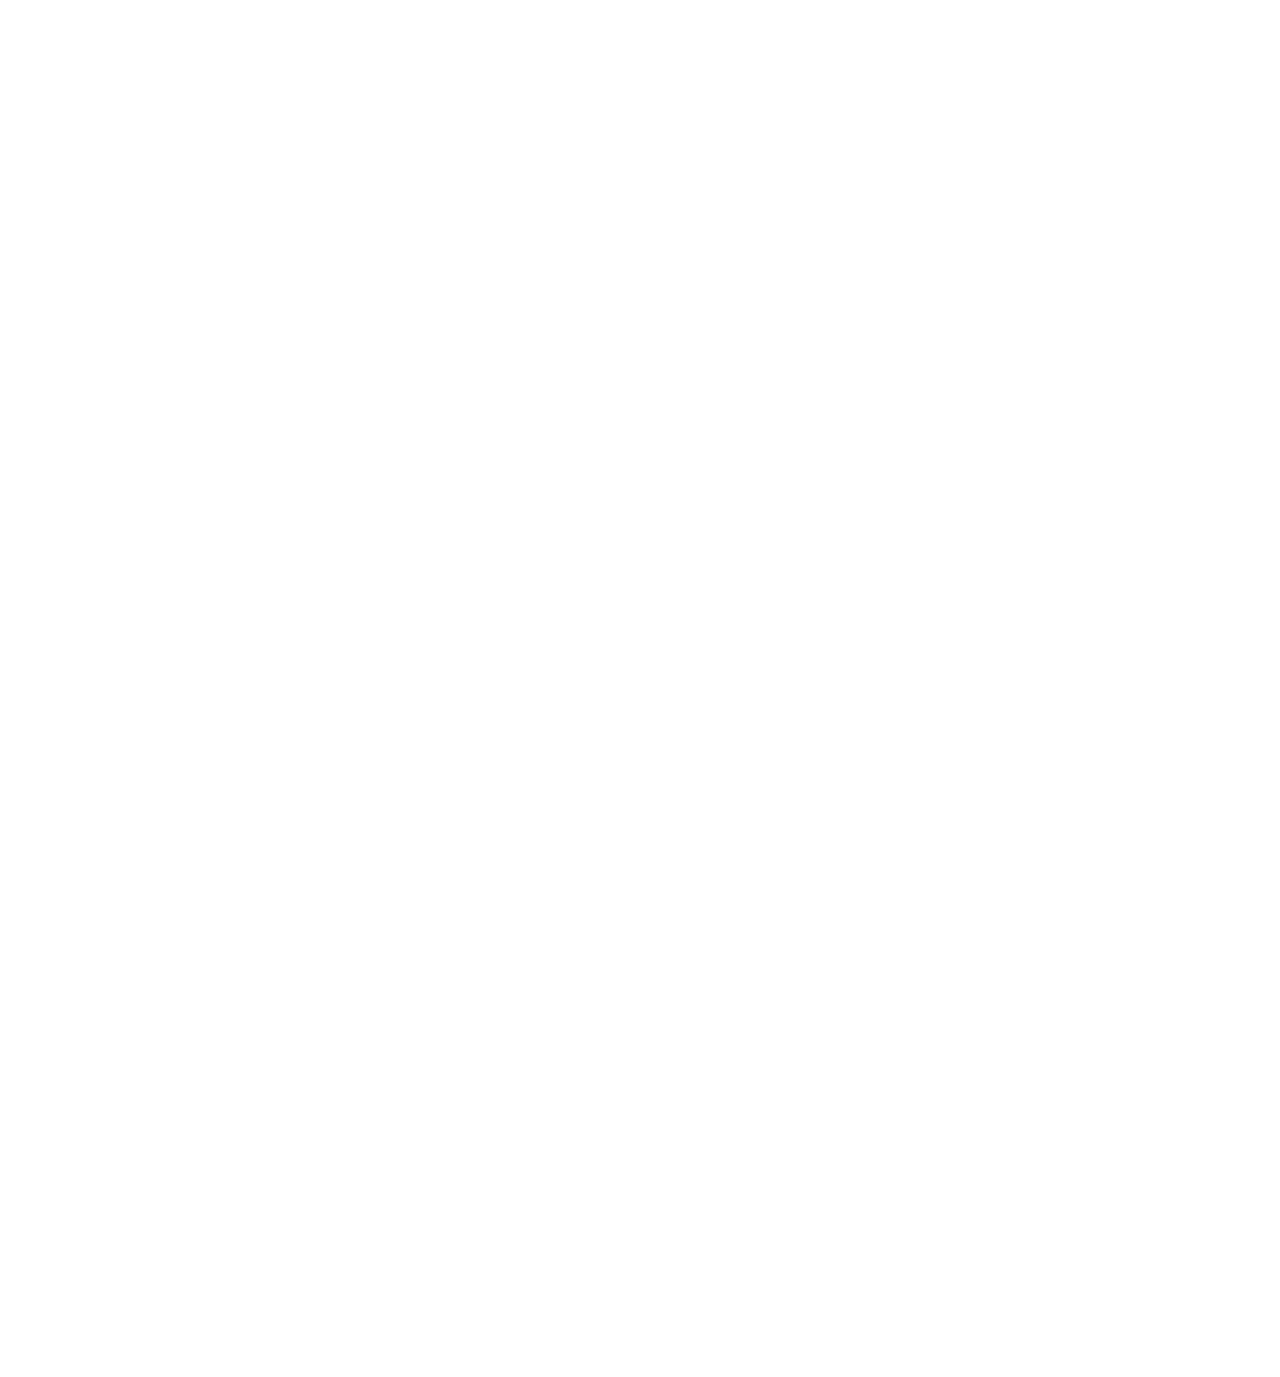
==== curiosity.html @ 0e631dae "rovers layout, pics, curiosity added" ====
<!DOCTYPE html>
<html lang="en">
  <head>
    <meta charset="UTF-8" />
    <meta http-equiv="X-UA-Compatible" content="IE=edge" />
    <meta name="viewport" content="width=device-width, initial-scale=1.0" />
    <link rel="stylesheet" href="css/reset.css" />
    <link rel="stylesheet" href="css/layout.css" />
    <link rel="preconnect" href="https://fonts.googleapis.com" />
    <link rel="preconnect" href="https://fonts.gstatic.com" crossorigin />
    <link
      href="https://fonts.googleapis.com/css2?family=Montserrat:wght@400;600&family=Open+Sans:wght@400;600&display=swap"
      rel="stylesheet"
    />
    <link
      href="https://fonts.googleapis.com/icon?family=Material+Icons"
      rel="stylesheet"
    />
    <title>Curiosity</title>
  </head>
  <body>
    <header>
      <h1>Curiosity</h1>

      <i id="burger" class="material-icons" onclick="burger()">menu</i>
      <i id="quit" class="material-icons" onclick="quit()">clear</i>
      <nav id="links">
        <a href="index.html">Home</a>
        <a href="">About</a>
        <a href="">Contact</a>
      </nav>
    </header>
    <main class="mars-main">
        
        <section class="intro-rover"><p>
          Meet Curiosity, a true marvel of engineering and exploration. In August 2012, this intrepid robotic geologist made a dramatic landing on the Martian surface, embarking on a mission of unparalleled significance. Curiosity's primary goal is to decipher the Red Planet's past and its potential for habitability.

          This six-wheeled rover is a testament to scientific ingenuity, equipped with a sophisticated array of instruments. Curiosity boasts a remarkable camera system, spectrometers, and even a drill, enabling it to examine Martian rocks, soil, and atmosphere. Over the years, it has made numerous groundbreaking discoveries.
          
          One of its most notable findings is the presence of an ancient lakebed, offering compelling evidence of Mars' watery past. Curiosity's longevity, lasting well beyond its original mission timeline, has allowed it to explore the foothills of Mount Sharp, a five-kilometer-high peak within Gale Crater. Its journey continues to captivate the scientific community and space enthusiasts worldwide, reshaping our understanding of Mars' history and potential for life.
        </p></section>
        <!-- <section class="box1">
          
            
        </section>
        <section class="box2">
           
        </section> -->
    </main>
  </body>
</html>
---- css/layout.css ----
html {
  font-size: 62.5%;
}
body {
  font-size: 1.6rem;
  height: 100vh;
  background-image: url(../images/stars-bg.jpg);
  background-size: cover;
  font-family: 'Open Sans', sans-serif;
  display: flex;
  flex-direction: column;
  justify-content: center;
  align-items: center;
  color: white;
}

.headers {
  font-family: 'Montserrat', sans-serif;
  font-size: 3.6rem;
}

.toggle-view h1 {
  padding: 2rem 0 0 4rem;
}
.toggle-view h2 {
  padding-right: 4rem;
}
.toggle-view {
  opacity: 0;
  display: block;
  transition: opacity 5s;
}

.planets {
  display: flex;
  flex-direction: column; /* Display the content in a single column */
  align-items: center;
  text-align: center;
  justify-content: space-around;
  flex-basis: 100%;
}

.planets h2 {
  font-size: 2.8rem;
  padding: 2rem 0;
  color: white;
}

.planets a img {
  max-width: 50%; /* Make sure the links do not exceed their container's width */
  text-align: center; /* Center the images within the links */
}
.planets :last-child {
  margin-block-end: 3rem;
}

/*********** NAV BURGER *********/
#burger {
  color: white;
  padding-inline-end: 3rem;
  font-size: 4rem;
  cursor: pointer;
  z-index: 2;
}
#quit {
  position: fixed;
  z-index: 100;
  top: 0;
  left: 0;
  color: white;
  font-size: 4rem;
  padding: 3rem;
  display: none;
  cursor: pointer;
}
#links {
  display: none;
  position: fixed;
  transition: 1s;
  top: 0;
  right: 0;
  flex-direction: column;
  width: 100%;
  height: 60vh;
  background-color: rgba(0, 0, 0, 0.7); /* Add a semi-transparent background */
  justify-content: space-around;
  z-index: 10;
}
#links a {
  text-align: center;
  text-decoration: none;
  color: white;
  font-size: 2rem;
  font-family: 'Open Sans', sans-serif;
}

/********** MARS MAIN ************/
header {
  padding-top: 2rem;
  width: 100%;
  display: flex;
  justify-content: space-between;
  align-items: center;
}
header h1 {
  font-family: 'Montserrat', sans-serif;
  font-size: 3rem;
  text-align: center;
  flex-basis: 100%;
}
.mars-main {
  display: grid;
  grid-template-rows: repeat(10, 1fr);
  grid-template-columns: repeat(12, 1fr);
  gap: 1rem;
  justify-content: center;
  align-content: space-between;
  height: 100vh;
  width: 100%;
  text-align: center;
  font-family: 'Open Sans', sans-serif;
}

.links {
  grid-row: 2/10;
  grid-column: 1/13;
  display: grid;
  grid-template-rows: repeat(10, 1fr);
  grid-template-columns: repeat(12, 1fr);
}
.links a {
  font-size: 1.6rem;
  text-decoration: none;
  color: white;
}
.first-a {
  grid-row: 1/2;
  grid-column: 1/7;
  padding-top: 3rem;
}
.second-a {
  grid-row: 2/3;
  grid-column: 7/13;
  padding-top: 3rem;
}
.third-a {
  grid-row: 8/10;
  grid-column: 1/7;
  padding-top: 3rem;
}
.fourth-a {
  grid-row: 9/11;
  grid-column: 7/13;
  padding-right: 1rem;
}

.mars-container {
  width: 100%;
  max-width: 40rem;
  z-index: 1;
  position: absolute;
  top: 50%;
  left: 50%;
  transform: translate(-50%, -50%);
}

#mars-map {
  max-width: 100%;
  z-index: 1;
}

/********** ROVER MAIN ***********/
.intro {
  grid-row: 1/3;
  grid-column: 1/13;
  padding: 6rem 3rem 0 3rem;
  line-height: 2rem;
}
.box1 {
  background-color: rgba(50, 50, 50, 0.485);
  border: 1px solid rgba(32, 47, 126, 0.665);
  border-radius: 1rem;
  grid-row: 3/6;
  grid-column: 2/12;
  display: flex;
  flex-direction: column;
  justify-content: space-around;
  align-items: center;
  padding: 1rem;
}
.box1 img {
  max-width: 100%;
}
.boxtext {
  font-size: 2rem;
}
.box2 {
  background-color: rgba(50, 50, 50, 0.485);
  border: 1px solid rgba(32, 47, 126, 0.665);
  border-radius: 1rem;
  grid-row: 7/10;
  grid-column: 2/12;
  display: flex;
  flex-direction: column;
  justify-content: space-around;
  align-items: center;
  padding: 1rem;
}
.box2 img {
  max-width: 100%;
}

/********* CURIOSITY *********/

.intro-rover{
  
}
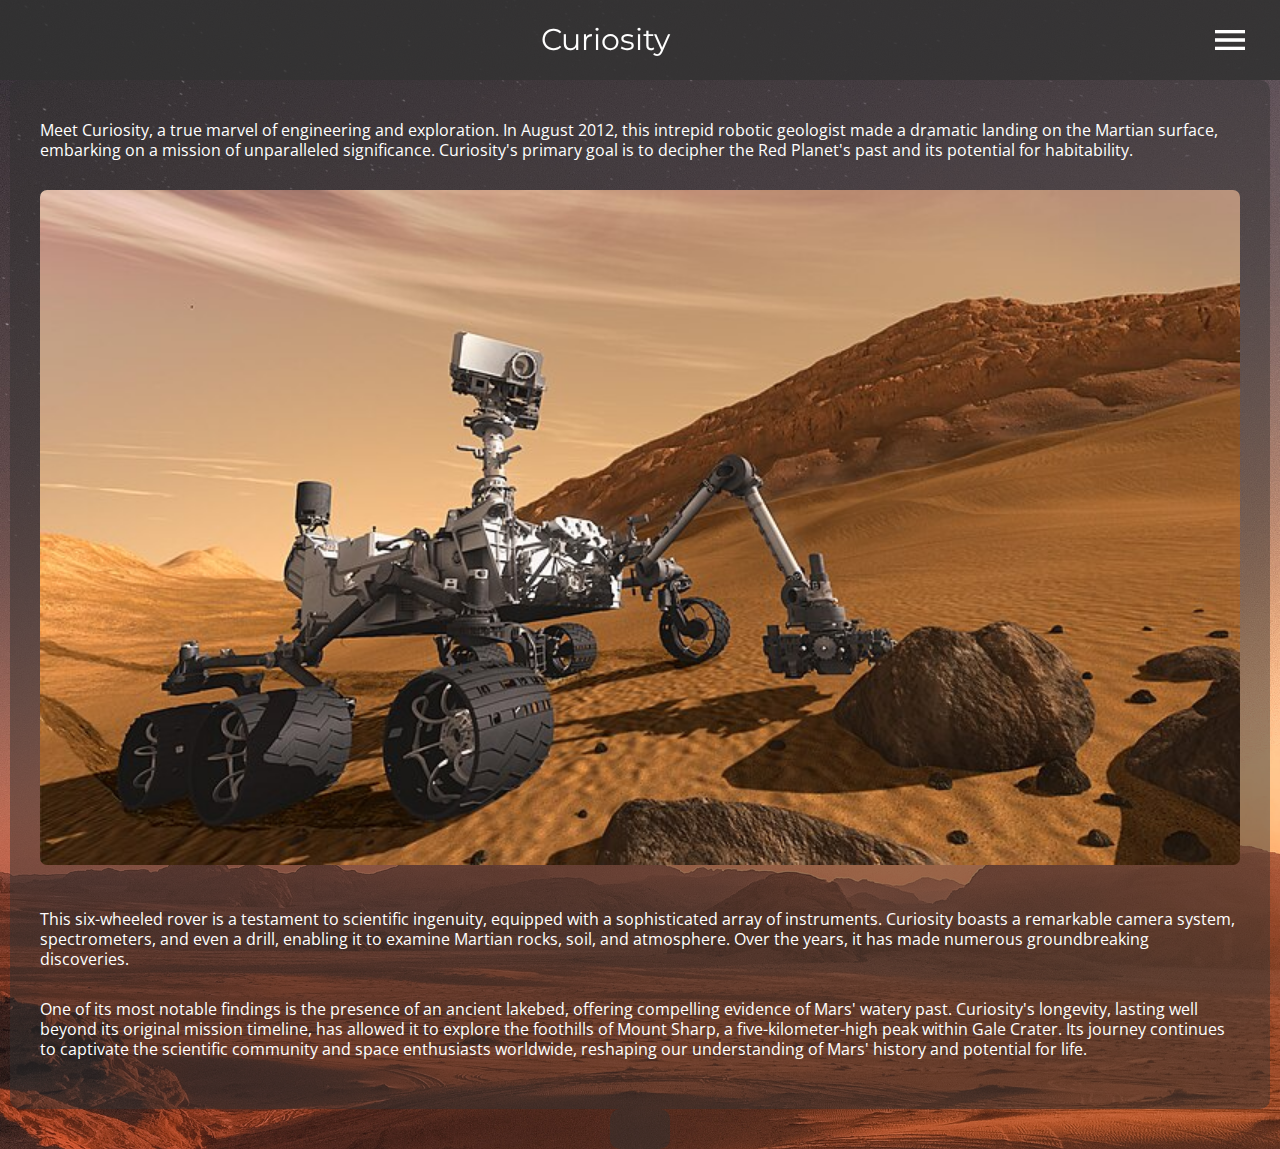
==== commit 6464fe06: "rovers background fix, header fix" ====
--- a/curiosity.html
+++ b/curiosity.html
@@ -18,8 +18,8 @@
     />
     <title>Curiosity</title>
   </head>
-  <body>
-    <header>
+  <body class="mars-body">
+    <header class="flex-header">
       <h1>Curiosity</h1>
 
       <i id="burger" class="material-icons" onclick="burger()">menu</i>
@@ -30,22 +30,40 @@
         <a href="">Contact</a>
       </nav>
     </header>
-    <main class="mars-main">
+    <main class="rovers rovers-main">
+      <section class="intro">
+        <p>
+          Meet Curiosity, a true marvel of engineering and exploration. In
+          August 2012, this intrepid robotic geologist made a dramatic landing
+          on the Martian surface, embarking on a mission of unparalleled
+          significance. Curiosity's primary goal is to decipher the Red Planet's
+          past and its potential for habitability.
+        </p>
+        <img class="intro-img" src="./images/curiosity-art.jpg" alt="" />
+        <p>
+          This six-wheeled rover is a testament to scientific ingenuity,
+          equipped with a sophisticated array of instruments. Curiosity boasts a
+          remarkable camera system, spectrometers, and even a drill, enabling it
+          to examine Martian rocks, soil, and atmosphere. Over the years, it has
+          made numerous groundbreaking discoveries.
+        </p>
+        <p>
+          One of its most notable findings is the presence of an ancient
+          lakebed, offering compelling evidence of Mars' watery past.
+          Curiosity's longevity, lasting well beyond its original mission
+          timeline, has allowed it to explore the foothills of Mount Sharp, a
+          five-kilometer-high peak within Gale Crater. Its journey continues to
+          captivate the scientific community and space enthusiasts worldwide,
+          reshaping our understanding of Mars' history and potential for life.
+        </p>
+      </section>
+
+      <section class="rover-images intro">
         
-        <section class="intro-rover"><p>
-          Meet Curiosity, a true marvel of engineering and exploration. In August 2012, this intrepid robotic geologist made a dramatic landing on the Martian surface, embarking on a mission of unparalleled significance. Curiosity's primary goal is to decipher the Red Planet's past and its potential for habitability.
 
-          This six-wheeled rover is a testament to scientific ingenuity, equipped with a sophisticated array of instruments. Curiosity boasts a remarkable camera system, spectrometers, and even a drill, enabling it to examine Martian rocks, soil, and atmosphere. Over the years, it has made numerous groundbreaking discoveries.
-          
-          One of its most notable findings is the presence of an ancient lakebed, offering compelling evidence of Mars' watery past. Curiosity's longevity, lasting well beyond its original mission timeline, has allowed it to explore the foothills of Mount Sharp, a five-kilometer-high peak within Gale Crater. Its journey continues to captivate the scientific community and space enthusiasts worldwide, reshaping our understanding of Mars' history and potential for life.
-        </p></section>
-        <!-- <section class="box1">
-          
-            
-        </section>
-        <section class="box2">
-           
-        </section> -->
+      </section>
+     
     </main>
+    <script src="./js/app.js"></script>
   </body>
-</html>+</html>
--- a/css/layout.css
+++ b/css/layout.css
@@ -12,6 +12,11 @@
   justify-content: center;
   align-items: center;
   color: white;
+}
+.mars-body {
+  background-image: url(../images/mars-bg.jpg);
+  background-size: cover;
+  display: block;
 }
 
 .headers {
@@ -169,19 +174,27 @@
   z-index: 1;
 }
 
-/********** ROVER MAIN ***********/
-.intro {
-  grid-row: 1/3;
-  grid-column: 1/13;
-  padding: 6rem 3rem 0 3rem;
-  line-height: 2rem;
-}
-.box1 {
+/********** ROVERs MAIN ***********/
+.flex-header {
+  background-color: rgba(50, 50, 50, 0.886);
+  position: fixed;
+  top: 0;
+  left: 0;
+  padding-bottom: 2rem;
+}
+.rovers {
+  margin-top: 8rem;
+  height: calc(100vh - 8rem);
+  display: flex;
+  flex-direction: column;
+  justify-content: space-evenly;
+  align-items: center;
+}
+
+/* .box1 {
   background-color: rgba(50, 50, 50, 0.485);
-  border: 1px solid rgba(32, 47, 126, 0.665);
   border-radius: 1rem;
-  grid-row: 3/6;
-  grid-column: 2/12;
+  margin: 0 1rem;
   display: flex;
   flex-direction: column;
   justify-content: space-around;
@@ -196,10 +209,8 @@
 }
 .box2 {
   background-color: rgba(50, 50, 50, 0.485);
-  border: 1px solid rgba(32, 47, 126, 0.665);
   border-radius: 1rem;
-  grid-row: 7/10;
-  grid-column: 2/12;
+  margin: 0 1rem;
   display: flex;
   flex-direction: column;
   justify-content: space-around;
@@ -208,10 +219,25 @@
 }
 .box2 img {
   max-width: 100%;
-}
+} */
 
 /********* CURIOSITY *********/
 
-.intro-rover{
-  
-}+.intro {
+  padding: 2rem 3rem;
+  background-color: rgba(50, 50, 50, 0.485);
+  border-radius: 1rem;
+  margin: 0 1rem;
+  line-height: 2rem;
+}
+.intro p {
+  margin-bottom: 3rem;
+}
+.intro:first-of-type p {
+  margin-top: 2rem;
+}
+.intro-img {
+  width: 100%;
+  border-radius: 0.7rem;
+  margin-bottom: 2rem;
+}
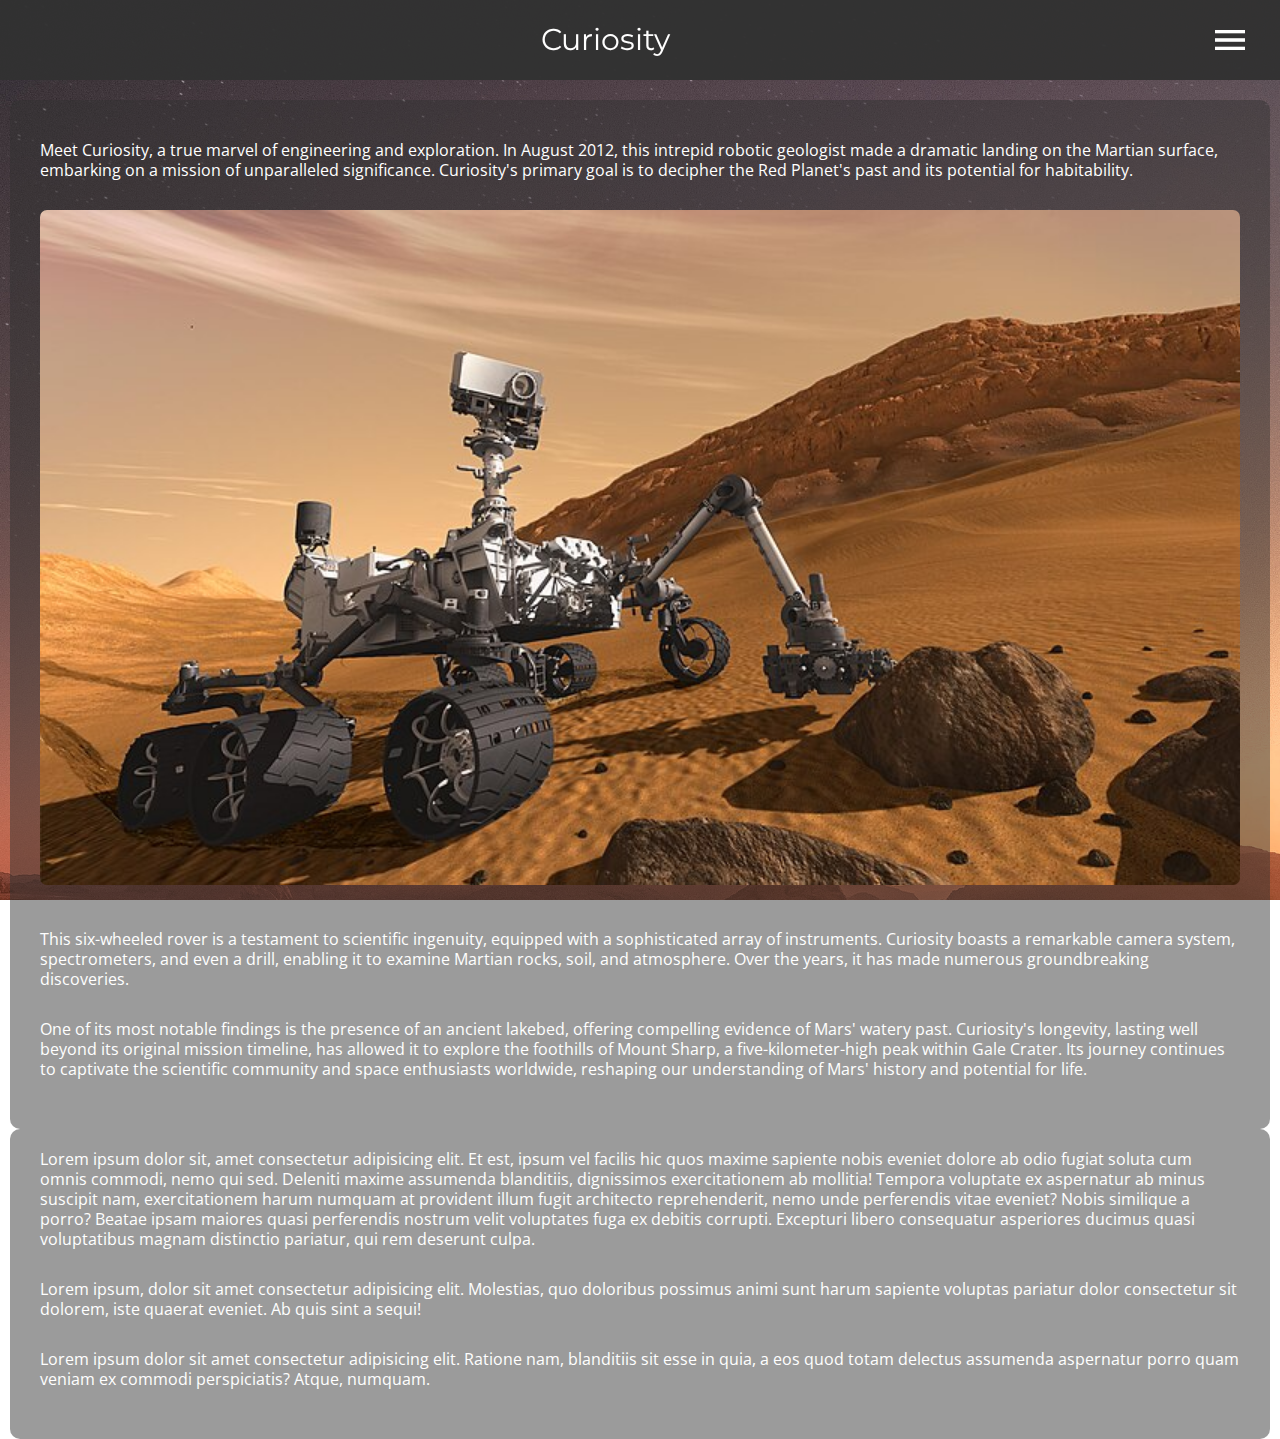
==== commit 88424678: "bg image attached" ====
--- a/curiosity.html
+++ b/curiosity.html
@@ -59,7 +59,13 @@
       </section>
 
       <section class="rover-images intro">
-        
+        <p>Lorem ipsum dolor sit, amet consectetur adipisicing elit. Et est, ipsum vel facilis hic quos maxime sapiente nobis eveniet dolore ab odio fugiat soluta cum omnis commodi, nemo qui sed.
+        Deleniti maxime assumenda blanditiis, dignissimos exercitationem ab mollitia! Tempora voluptate ex aspernatur ab minus suscipit nam, exercitationem harum numquam at provident illum fugit architecto reprehenderit, nemo unde perferendis vitae eveniet?
+        Nobis similique a porro? Beatae ipsam maiores quasi perferendis nostrum velit voluptates fuga ex debitis corrupti. Excepturi libero consequatur asperiores ducimus quasi voluptatibus magnam distinctio pariatur, qui rem deserunt culpa.
+
+        </p>
+        <p>Lorem ipsum, dolor sit amet consectetur adipisicing elit. Molestias, quo doloribus possimus animi sunt harum sapiente voluptas pariatur dolor consectetur sit dolorem, iste quaerat eveniet. Ab quis sint a sequi!</p>
+        <p>Lorem ipsum dolor sit amet consectetur adipisicing elit. Ratione nam, blanditiis sit esse in quia, a eos quod totam delectus assumenda aspernatur porro quam veniam ex commodi perspiciatis? Atque, numquam.</p>
 
       </section>
      
--- a/css/layout.css
+++ b/css/layout.css
@@ -16,6 +16,7 @@
 .mars-body {
   background-image: url(../images/mars-bg.jpg);
   background-size: cover;
+  background-attachment: fixed; /* Keeps the background image stationary */
   display: block;
 }
 
@@ -176,50 +177,20 @@
 
 /********** ROVERs MAIN ***********/
 .flex-header {
-  background-color: rgba(50, 50, 50, 0.886);
+  background-color: rgba(50, 50, 50, 0.97);
   position: fixed;
   top: 0;
   left: 0;
   padding-bottom: 2rem;
 }
 .rovers {
-  margin-top: 8rem;
-  height: calc(100vh - 8rem);
+  margin-top: 10rem;
+
   display: flex;
   flex-direction: column;
   justify-content: space-evenly;
   align-items: center;
 }
-
-/* .box1 {
-  background-color: rgba(50, 50, 50, 0.485);
-  border-radius: 1rem;
-  margin: 0 1rem;
-  display: flex;
-  flex-direction: column;
-  justify-content: space-around;
-  align-items: center;
-  padding: 1rem;
-}
-.box1 img {
-  max-width: 100%;
-}
-.boxtext {
-  font-size: 2rem;
-}
-.box2 {
-  background-color: rgba(50, 50, 50, 0.485);
-  border-radius: 1rem;
-  margin: 0 1rem;
-  display: flex;
-  flex-direction: column;
-  justify-content: space-around;
-  align-items: center;
-  padding: 1rem;
-}
-.box2 img {
-  max-width: 100%;
-} */
 
 /********* CURIOSITY *********/
 
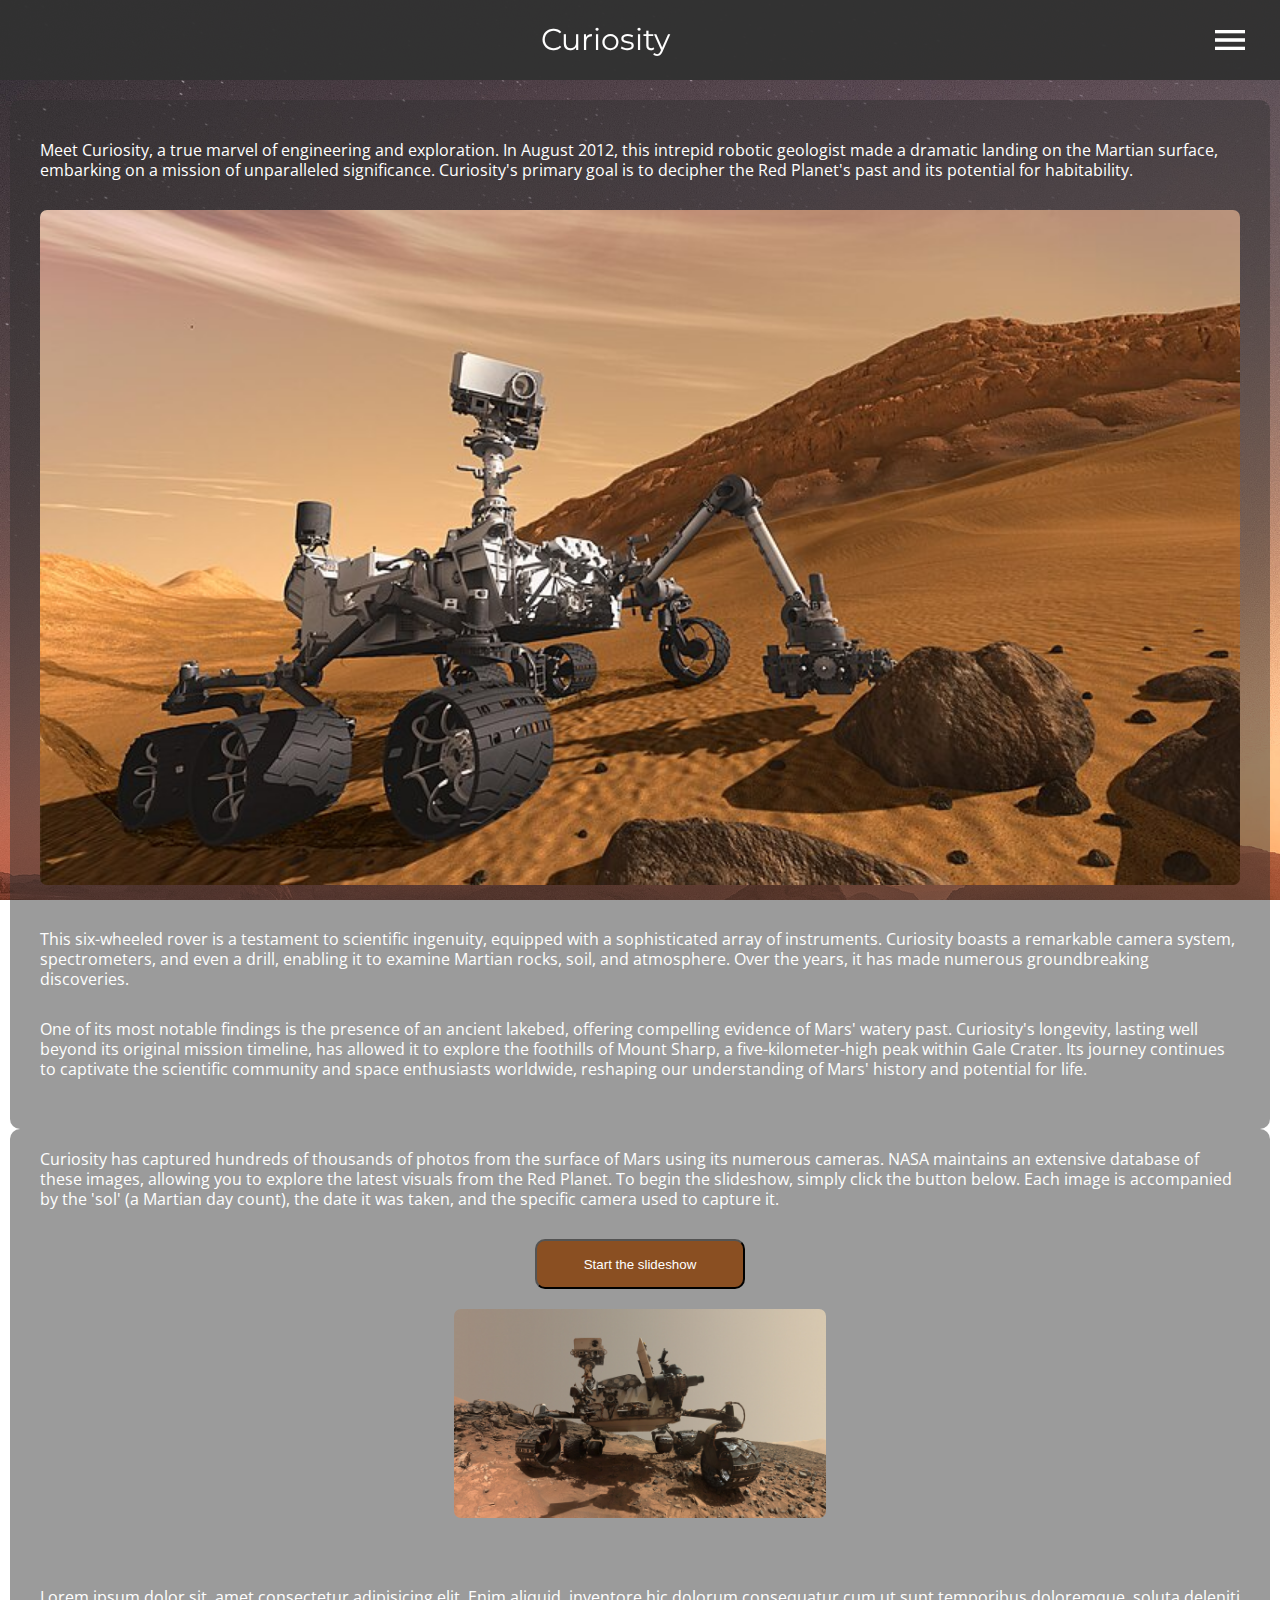
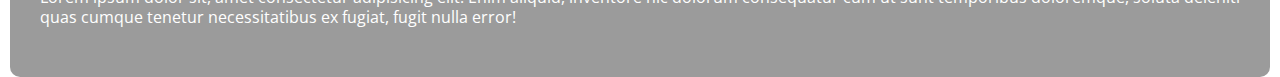
==== commit fd6dad59: "random sol results in random image -- done -- fuck yes" ====
--- a/curiosity.html
+++ b/curiosity.html
@@ -59,13 +59,20 @@
       </section>
 
       <section class="rover-images intro">
-        <p>Lorem ipsum dolor sit, amet consectetur adipisicing elit. Et est, ipsum vel facilis hic quos maxime sapiente nobis eveniet dolore ab odio fugiat soluta cum omnis commodi, nemo qui sed.
-        Deleniti maxime assumenda blanditiis, dignissimos exercitationem ab mollitia! Tempora voluptate ex aspernatur ab minus suscipit nam, exercitationem harum numquam at provident illum fugit architecto reprehenderit, nemo unde perferendis vitae eveniet?
-        Nobis similique a porro? Beatae ipsam maiores quasi perferendis nostrum velit voluptates fuga ex debitis corrupti. Excepturi libero consequatur asperiores ducimus quasi voluptatibus magnam distinctio pariatur, qui rem deserunt culpa.
-
+        <p>Curiosity has captured hundreds of thousands of photos from the surface of Mars using its numerous cameras. NASA maintains an extensive database of these images, allowing you to explore the latest visuals from the Red Planet. To begin the slideshow, simply click the button below. Each image is accompanied by the 'sol' (a Martian day count), the date it was taken, and the specific camera used to capture it.
         </p>
-        <p>Lorem ipsum, dolor sit amet consectetur adipisicing elit. Molestias, quo doloribus possimus animi sunt harum sapiente voluptas pariatur dolor consectetur sit dolorem, iste quaerat eveniet. Ab quis sint a sequi!</p>
-        <p>Lorem ipsum dolor sit amet consectetur adipisicing elit. Ratione nam, blanditiis sit esse in quia, a eos quod totam delectus assumenda aspernatur porro quam veniam ex commodi perspiciatis? Atque, numquam.</p>
+        <section class="slideshow">
+          <button id="slideshow-btn">Start the slideshow</button>
+        <div class="latest-image">
+          <img id="curiosity-img" src="./images/curiosity-placeholder.jpeg" alt="Images from Mars">
+        </div>  
+        <div class="data">
+          <p class="date"></p>
+          <p class="sol"></p>
+          <p class="camera"></p>
+        </div>
+        </section>
+      <p>Lorem ipsum dolor sit, amet consectetur adipisicing elit. Enim aliquid, inventore hic dolorum consequatur cum ut sunt temporibus doloremque, soluta deleniti quas cumque tenetur necessitatibus ex fugiat, fugit nulla error!</p>
 
       </section>
      
--- a/css/layout.css
+++ b/css/layout.css
@@ -38,7 +38,7 @@
 }
 
 .planets {
-  display: flex;
+  display: none;
   flex-direction: column; /* Display the content in a single column */
   align-items: center;
   text-align: center;
@@ -185,7 +185,6 @@
 }
 .rovers {
   margin-top: 10rem;
-
   display: flex;
   flex-direction: column;
   justify-content: space-evenly;
@@ -212,3 +211,35 @@
   border-radius: 0.7rem;
   margin-bottom: 2rem;
 }
+.slideshow {
+  display: flex;
+  flex-direction: column;
+  align-items: center;
+}
+#slideshow-btn {
+  margin-bottom: 2rem;
+  width: 21rem;
+  height: 5rem;
+  border-radius: 1rem;
+  color: white;
+  background-color: rgb(138, 79, 34);
+}
+.latest-image {
+  margin-bottom: 2rem;
+}
+.latest-image img {
+  width: 100%;
+  max-width: 37.2rem;
+  max-height: 20.9rem;
+  border-radius: 0.7rem;
+}
+.data {
+  width: 100%;
+}
+.data p {
+  margin: 0;
+  padding: 0 0 0.5rem 2rem;
+}
+.data:last-child {
+  margin-bottom: 3rem;
+}
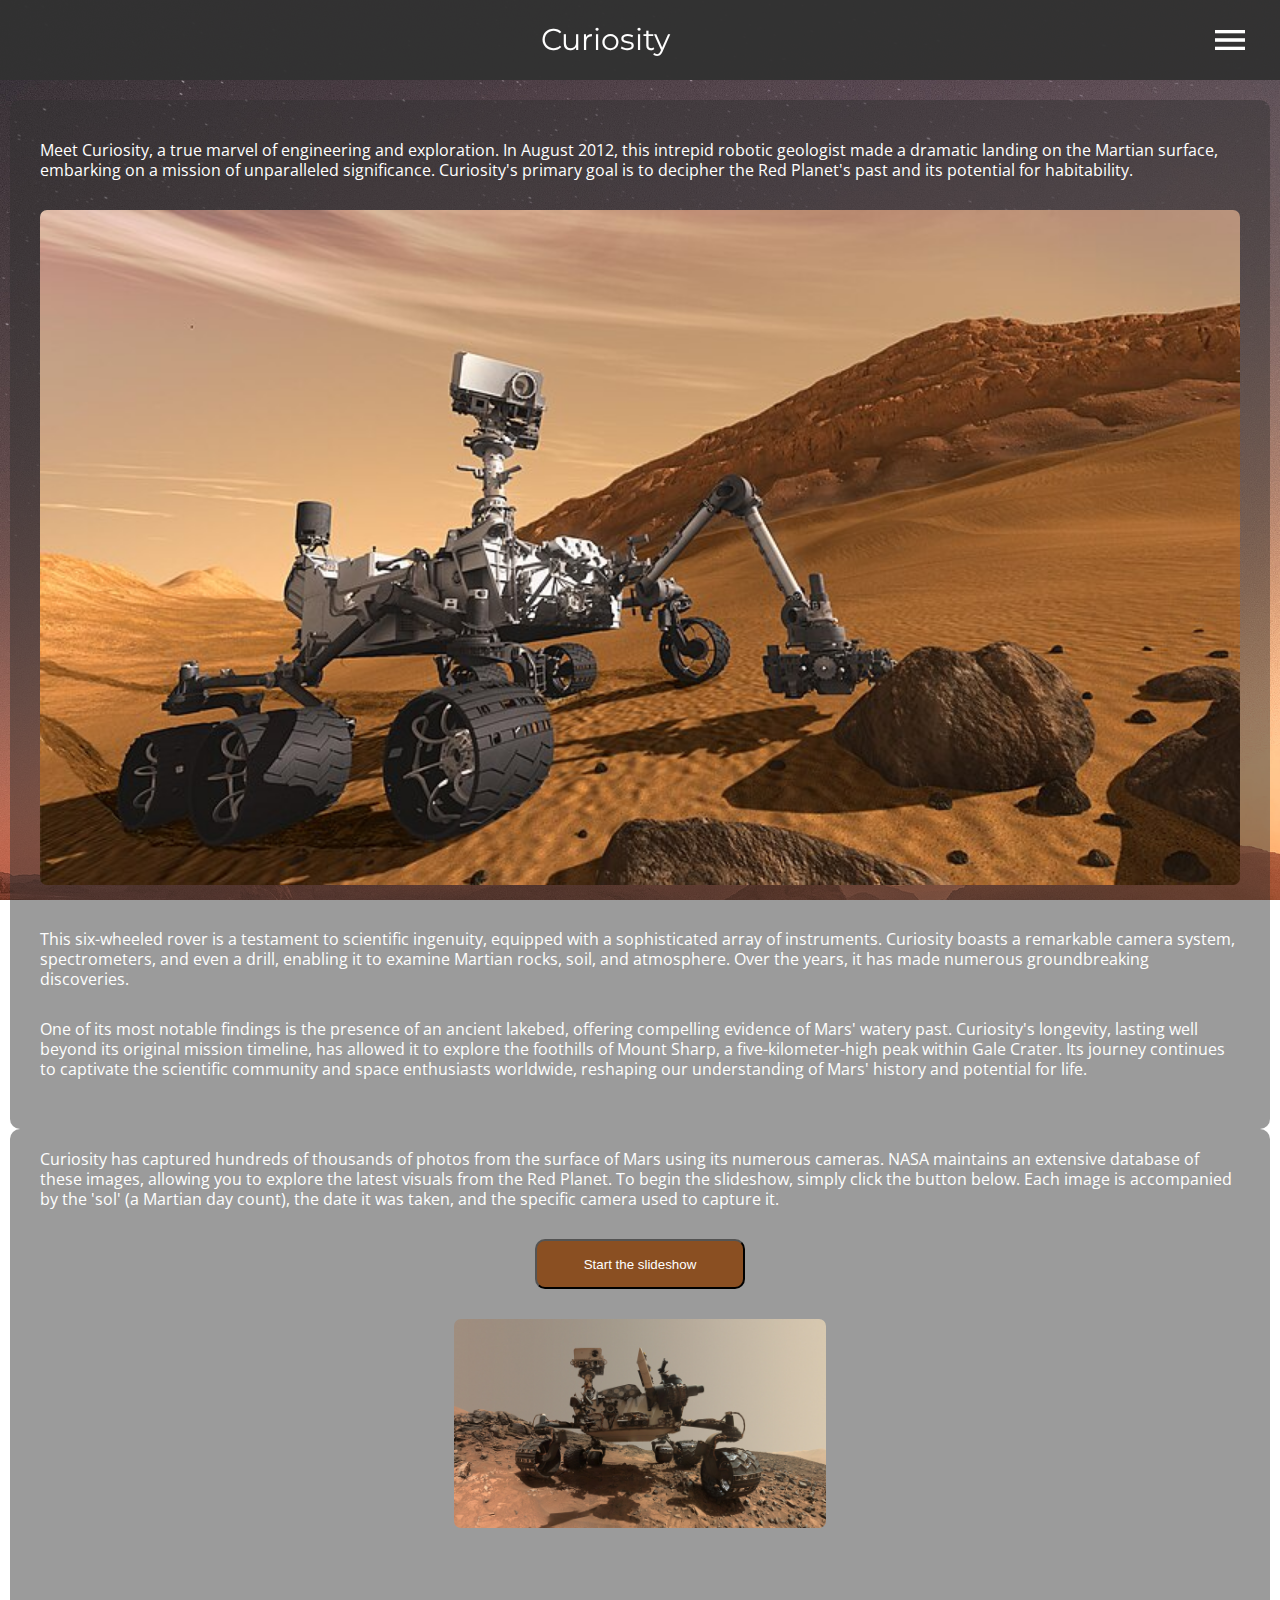
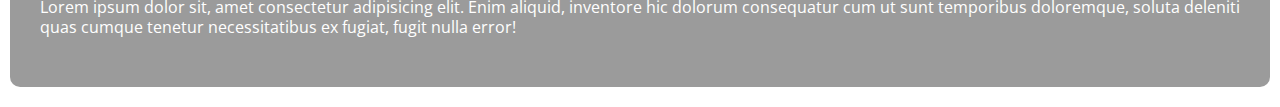
==== commit 9f2da7bf: "canvas removed, for now" ====
--- a/curiosity.html
+++ b/curiosity.html
@@ -30,7 +30,7 @@
         <a href="">Contact</a>
       </nav>
     </header>
-    <main class="rovers rovers-main">
+    <main class="rovers">
       <section class="intro">
         <p>
           Meet Curiosity, a true marvel of engineering and exploration. In
--- a/css/layout.css
+++ b/css/layout.css
@@ -38,8 +38,10 @@
 }
 
 .planets {
+  opacity: 0;
+  transition: opacity 5s;
   display: none;
-  flex-direction: column; /* Display the content in a single column */
+  flex-direction: column;
   align-items: center;
   text-align: center;
   justify-content: space-around;
@@ -128,6 +130,8 @@
 }
 
 .links {
+  z-index: 10;
+  /* position: relative; */
   grid-row: 2/10;
   grid-column: 1/13;
   display: grid;
@@ -139,26 +143,34 @@
   text-decoration: none;
   color: white;
 }
-.first-a {
+.link-container:first-of-type {
   grid-row: 1/2;
   grid-column: 1/7;
   padding-top: 3rem;
 }
-.second-a {
+.link-container:nth-of-type(2) {
   grid-row: 2/3;
   grid-column: 7/13;
   padding-top: 3rem;
 }
-.third-a {
+.link-container:nth-of-type(3) {
   grid-row: 8/10;
   grid-column: 1/7;
   padding-top: 3rem;
 }
-.fourth-a {
+.link-container:nth-of-type(4) {
   grid-row: 9/11;
   grid-column: 7/13;
   padding-right: 1rem;
 }
+/* #mars-canvas {
+  position: absolute;
+  top: 0;
+  left: 0;
+  width: 100%;
+  height: 100%;
+  z-index: 1;
+} */
 
 .mars-container {
   width: 100%;
@@ -190,6 +202,22 @@
   justify-content: space-evenly;
   align-items: center;
 }
+#rovers-p {
+  margin-bottom: 5rem;
+}
+
+.intro h2 {
+  text-align: center;
+  font-size: 2.4rem;
+  font-family: 'Montserrat', sans-serif;
+  margin-bottom: 3rem;
+}
+.box1 {
+  margin-bottom: 4rem;
+}
+.box2 {
+  margin-bottom: 1rem;
+}
 
 /********* CURIOSITY *********/
 
@@ -212,12 +240,13 @@
   margin-bottom: 2rem;
 }
 .slideshow {
+  margin-top: 2rem;
   display: flex;
   flex-direction: column;
   align-items: center;
 }
 #slideshow-btn {
-  margin-bottom: 2rem;
+  margin-bottom: 3rem;
   width: 21rem;
   height: 5rem;
   border-radius: 1rem;
@@ -243,3 +272,6 @@
 .data:last-child {
   margin-bottom: 3rem;
 }
+.rover-images {
+  margin-bottom: 2rem;
+}
